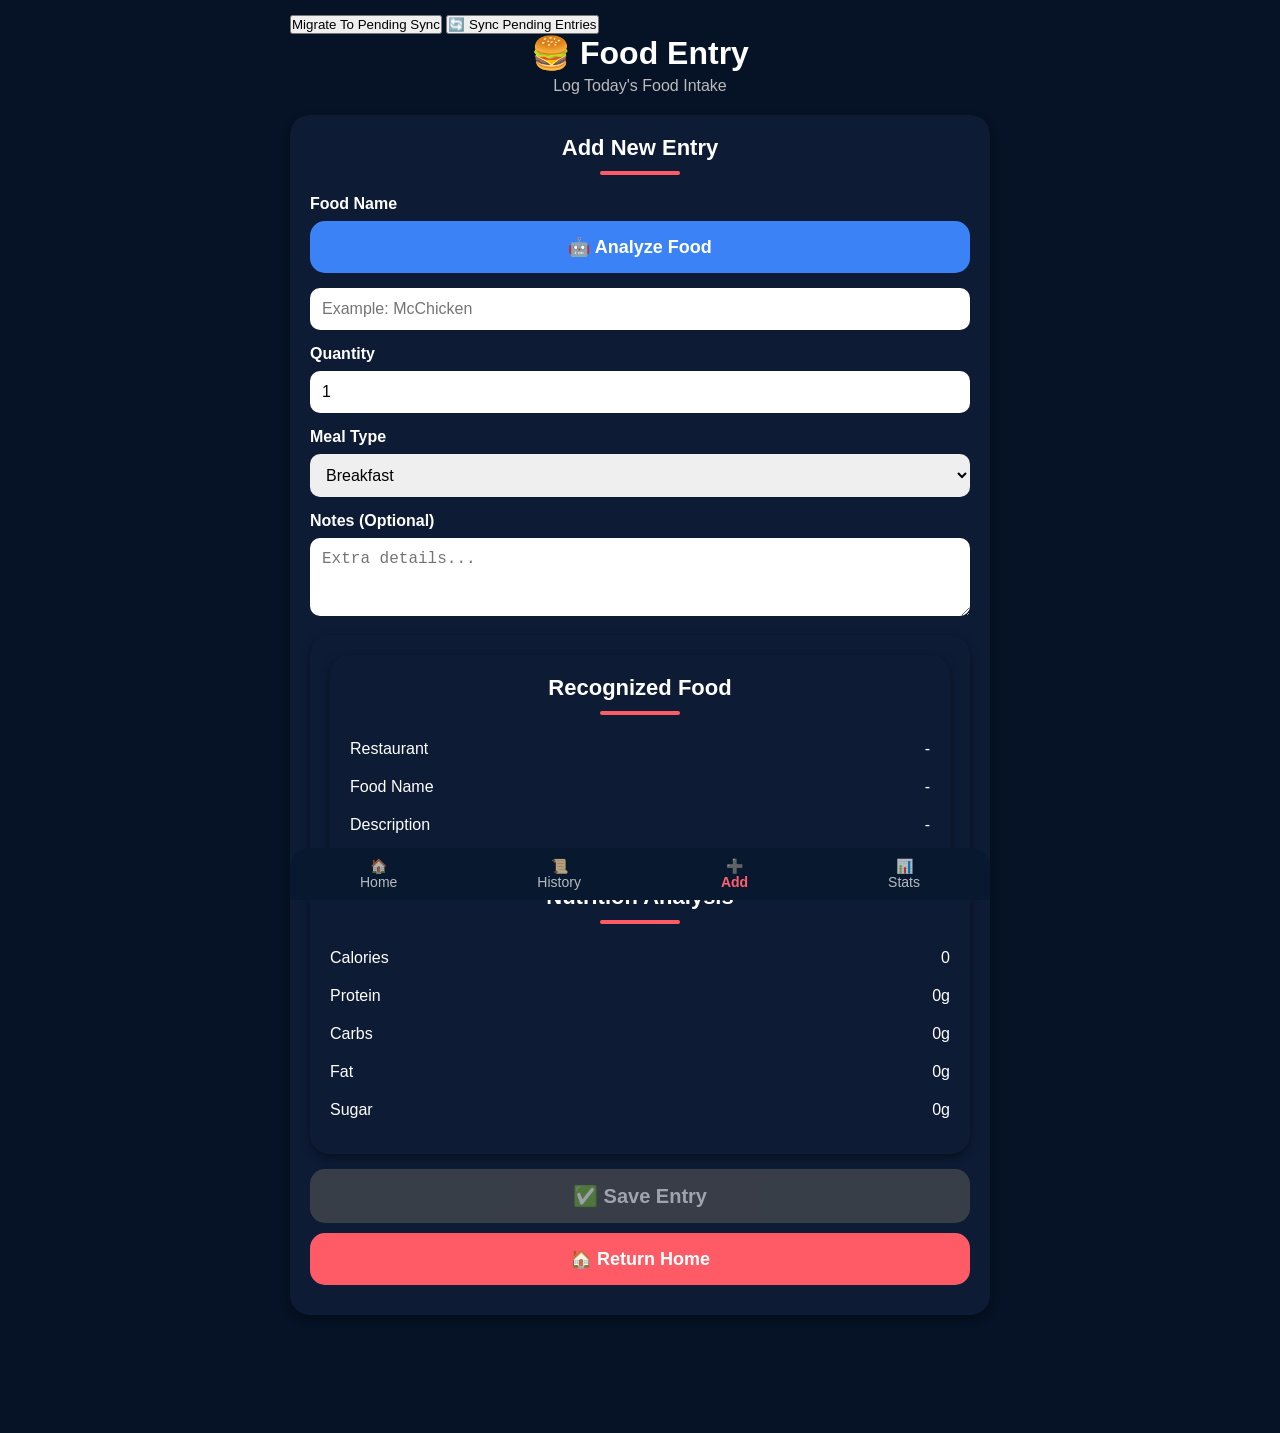
==== FoodEntry.html @ bb606657 "Add files via upload" ====
<!DOCTYPE html>
<html lang="en">
<head>
<meta charset="UTF-8">
<meta name="viewport" content="width=device-width, initial-scale=1.0">

<title>Food Entry</title>

<script src="../JS/API.js?v=2"></script>
<script src="../JS/NutritionAPI.js?v=4"></script>
<script src="../JS/navigation.js?v=2"></script>
<script src="../JS/FoodMasterAPI.js?v=3"></script>
<script src="../JS/FoodMasterCheck.js?v=4"></script>
<link rel="stylesheet" href="../CSS/navigation.css?v=1">

<style>

*{
    margin:0;
    padding:0;
    box-sizing:border-box;
}

body{
    background:#061326;
    color:white;
    font-family:Arial,sans-serif;
    padding:15px;
    padding-bottom:100px;
}

.container{
    max-width:700px;
    margin:auto;
}

.header{
    text-align:center;
    margin-bottom:20px;
}

.header h1{
    font-size:32px;
}

.header p{
    color:#bbb;
    margin-top:5px;
}

.card{
    background:#0d1b35;
    border-radius:20px;
    padding:20px;
    margin-bottom:15px;
    box-shadow:0 4px 10px rgba(0,0,0,.4);
}

.card-title{
    text-align:center;
    font-size:22px;
    font-weight:bold;
}

.line{
    width:80px;
    height:4px;
    background:#ff5b67;
    margin:10px auto 20px auto;
    border-radius:10px;
}

label{
    display:block;
    margin-bottom:8px;
    font-weight:bold;
}

input,
select,
textarea{
    width:100%;
    padding:12px;
    border:none;
    border-radius:10px;
    margin-bottom:15px;
    font-size:16px;
}

.save-btn{
    width:100%;
    padding:15px;
    border:none;
    border-radius:15px;
    background:#46d369;
    color:white;
    font-size:20px;
    font-weight:bold;
    cursor:pointer;
}
.save-btn:disabled{
    background:#555;
    cursor:not-allowed;
    opacity:.6;
}

.analyze-btn{
    width:100%;
    padding:15px;
    border:none;
    border-radius:15px;
    background:#3b82f6;
    color:white;
    font-size:18px;
    font-weight:bold;
    cursor:pointer;
    margin-bottom:15px;
}

.row{
    display:flex;
    justify-content:space-between;
    margin-bottom:10px;
    padding:5px 0;
}

.back-btn{
    width:100%;
    padding:15px;
    border:none;
    border-radius:15px;
    background:#ff5b67;
    color:white;
    font-size:18px;
    font-weight:bold;
    cursor:pointer;
    margin-top:10px;
}

.preview{
    margin-top:10px;
    color:#46d369;
    text-align:center;
}

.bottom-nav{
    position:fixed;
    bottom:0;
    left:0;
    right:0;
    background:#08192f;
    display:flex;
    justify-content:space-around;
    padding:15px;
}

.bottom-nav a{
    color:white;
    text-decoration:none;
    text-align:center;
    font-size:14px;
}

</style>
</head>

<body>

<div class="container">

<button onclick="migrateToPendingSync()">
    Migrate To Pending Sync
</button>

<button onclick="syncPendingEntries()">
    🔄 Sync Pending Entries
</button>

    <div class="header">
        <h1>🍔 Food Entry</h1>
        <p>Log Today's Food Intake</p>
    </div>

    <div class="card">

        <div class="card-title">
            Add New Entry
        </div>

        <div class="line"></div>

        <label>Food Name</label>

<button class="analyze-btn" onclick="analyzeFood()">
    🤖 Analyze Food
</button>

        <input
            type="text"
            id="foodName"
            placeholder="Example: McChicken"
        >

        <label>Quantity</label>

        <input
            type="number"
            id="quantity"
            value="1"
            min="1"
        >

        <label>Meal Type</label>

        <select id="mealType">
            <option>Breakfast</option>
            <option>Lunch</option>
            <option>Dinner</option>
            <option>Snack</option>
        </select>

        <label>Notes (Optional)</label>

        <textarea
            id="notes"
            rows="3"
            placeholder="Extra details..."
        ></textarea>

<div class="card">

<div class="card">

    <div class="card-title">
        Recognized Food
    </div>

    <div class="line"></div>

    <div class="row">
        <span>Restaurant</span>
        <span id="aiRestaurant">-</span>
    </div>

    <div class="row">
        <span>Food Name</span>
        <span id="aiFood">-</span>
    </div>

    <div class="row">
        <span>Description</span>
        <span id="aiDescription">-</span>
    </div>

</div>

    <div class="card-title">
        Nutrition Analysis
    </div>

    <div class="line"></div>

    <div class="row">
        <span>Calories</span>
        <span id="aiCalories">0</span>
    </div>

    <div class="row">
        <span>Protein</span>
        <span id="aiProtein">0g</span>
    </div>

    <div class="row">
        <span>Carbs</span>
        <span id="aiCarbs">0g</span>
    </div>

    <div class="row">
        <span>Fat</span>
        <span id="aiFat">0g</span>
    </div>

    <div class="row">
        <span>Sugar</span>
        <span id="aiSugar">0g</span>
    </div>

</div>

<button
    id="saveBtn"
    class="save-btn"
    onclick="saveFood()"
    disabled>
    ✅ Save Entry
</button>

        <button class="back-btn"
                onclick="window.location.href='../index.html'">
            🏠 Return Home
        </button>

        <div id="saveMessage" class="preview"></div>

    </div>

</div>

<div id="navigation"></div>

<script>

document.getElementById("navigation").innerHTML =
    buildNavigation("add");

let nutritionData = {
    restaurant: "",
    food: "",
    description: "",
    calories: 0,
    protein: 0,
    carbs: 0,
    fat: 0,
    sugar: 0
};

async function saveFoodToGoogle(entry){

    try{

        const response = await fetch(
            API,
            {
                method: "POST",
                headers:{
                    "Content-Type":"application/json"
                },
                body: JSON.stringify(entry)
            }
        );

        const result = await response.json();

        alert(
            "Save Result: " +
            JSON.stringify(result)
        );

        return result;

    } catch(error){

        alert(
            "Sync Failed: " +
            error
        );

        return null;
    }
}

async function analyzeFood() {

    console.log("Analyze Started");

    const food =
        document.getElementById("foodName").value.trim();

    const quantity =
        Number(document.getElementById("quantity").value) || 1;

    if (food === "") {
        alert("Enter a food name first.");
        return;
    }

const foodMaster = await getFoodMaster();

const match = foodMaster.find(item =>
    item.Food &&
    item.Food.toLowerCase() === food.toLowerCase()
);

if (match) {

    nutritionData = {
        restaurant: match.Restaurant,
        food: match.Food,
        description: match.Description,
        calories: Number(match.Calories) * quantity,
        protein: Number(match.Protein) * quantity,
        carbs: Number(match.Carbs) * quantity,
        fat: Number(match.Fat) * quantity,
        sugar: Number(match.Sugar) * quantity
    };

    document.getElementById("aiRestaurant").innerHTML =
        nutritionData.restaurant;

    document.getElementById("aiFood").innerHTML =
        nutritionData.food;

    document.getElementById("aiDescription").innerHTML =
        nutritionData.description;

    document.getElementById("aiCalories").innerHTML =
        nutritionData.calories;

    document.getElementById("aiProtein").innerHTML =
        nutritionData.protein + "g";

    document.getElementById("aiCarbs").innerHTML =
        nutritionData.carbs + "g";

    document.getElementById("aiFat").innerHTML =
        nutritionData.fat + "g";

    document.getElementById("aiSugar").innerHTML =
        nutritionData.sugar + "g";

    document.getElementById("saveBtn").disabled = false;

    console.log("FoodMaster Match Found");

    return;
}

try {

        const response = await fetch(
            NUTRITION_API,
            {
                method: "POST",

                body: JSON.stringify({
                    food: food,
                    quantity: quantity
                })
            }
        );

        console.log("Response Received");

        const responseText = await response.text();

        console.log("RAW RESPONSE");
        console.log(responseText);

        const nutrition = JSON.parse(responseText);

        if (nutrition.success === false) {
            throw new Error(nutrition.error);
        }

nutritionData = {

    restaurant:
        nutrition.restaurant || "",
    food:
        nutrition.food || "",
    description:
        nutrition.description || "",
    calories:
        Number(nutrition.calories) || 0,
    protein:
        Number(nutrition.protein) || 0,
    carbs:
        Number(nutrition.carbs) || 0,
    fat:
        Number(nutrition.fat) || 0,
    sugar:
        Number(nutrition.sugar) || 0
};

document.getElementById("aiRestaurant").innerHTML =
    nutritionData.restaurant;

document.getElementById("aiFood").innerHTML =
    nutritionData.food;

document.getElementById("aiDescription").innerHTML =
    nutritionData.description;

        document.getElementById("aiCalories").innerHTML =
            nutritionData.calories;

        document.getElementById("aiProtein").innerHTML =
            nutritionData.protein + "g";

        document.getElementById("aiCarbs").innerHTML =
            nutritionData.carbs + "g";

        document.getElementById("aiFat").innerHTML =
            nutritionData.fat + "g";

        document.getElementById("aiSugar").innerHTML =
            nutritionData.sugar + "g";

        console.log("Nutrition Analysis Complete", nutritionData);

	document.getElementById("saveBtn").disabled = false;

    } catch (error) {

        console.error("Nutrition Analysis Failed:", error);

        alert(
            "Nutrition analysis failed. Please try again."
        );
    }
}

function saveFood() {

    const foodName =
        document.getElementById("foodName").value.trim();

    const quantity =
        document.getElementById("quantity").value;

    const mealType =
        document.getElementById("mealType").value;

    const notes =
        document.getElementById("notes").value.trim();

    if(foodName === "")
    {
        alert("Please enter a food name.");
        return;
    }

const entry = {
    date: new Date().toLocaleDateString(),
    time: new Date().toLocaleTimeString(),
    meal: mealType,
    restaurant: nutritionData.restaurant,
    food: nutritionData.food,
    description: nutritionData.description,
    quantity: quantity,
    calories: nutritionData.calories,
    protein: nutritionData.protein,
    carbs: nutritionData.carbs,
    fat: nutritionData.fat,
    sugar: nutritionData.sugar,
    notes: notes
};

    let entries =
        JSON.parse(localStorage.getItem("foodEntries")) || [];

    entries.push(entry);

    localStorage.setItem(
        "foodEntries",
        JSON.stringify(entries)
    );

let pendingSync =
    JSON.parse(
        localStorage.getItem("pendingSync")
    ) || [];

pendingSync.push(entry);

localStorage.setItem(
    "pendingSync",
    JSON.stringify(pendingSync)
);

console.log(
    "Pending Sync Queue Updated",
    pendingSync.length
);

saveFoodToGoogle(entry);

    document.getElementById("saveMessage").innerHTML =
        "✅ Entry Saved Successfully";

    document.getElementById("saveBtn").disabled = true;

    document.getElementById("foodName").value = "";

    document.getElementById("quantity").value = "1";

    document.getElementById("notes").value = "";

nutritionData = {
    restaurant: "",
    food: "",
    description: "",
    calories: 0,
    protein: 0,
    carbs: 0,
    fat: 0,
    sugar: 0
};

document.getElementById("aiCalories").innerHTML = "0";
document.getElementById("aiProtein").innerHTML = "0g";
document.getElementById("aiCarbs").innerHTML = "0g";
document.getElementById("aiFat").innerHTML = "0g";
document.getElementById("aiSugar").innerHTML = "0g";
document.getElementById("aiRestaurant").innerHTML = "-";
document.getElementById("aiFood").innerHTML = "-";
document.getElementById("aiDescription").innerHTML = "-";
}

</script>

</body>

</html>
---- CSS/navigation.css ----
.navwrap{
    position:fixed;
    bottom:0;
    left:50%;
    transform:translateX(-50%);
    width:100%;
    max-width:700px;
}

.nav{
    background:#08192f;
    display:flex;
    justify-content:space-around;
    align-items:center;
    padding:10px 0;
    border-radius:20px 20px 0 0;
}

.nav a {
    color: #ffffff;
    text-decoration: none;
    text-align: center;
    font-size: 14px;
    opacity: 0.7;
    transition: all 0.2s ease;
}

.nav a:hover {
    opacity: 1;
}

.nav a.active {
    color: #ff5f6d;
    opacity: 1;
    font-weight: bold;
}


body {
    padding-bottom: 80px;
}
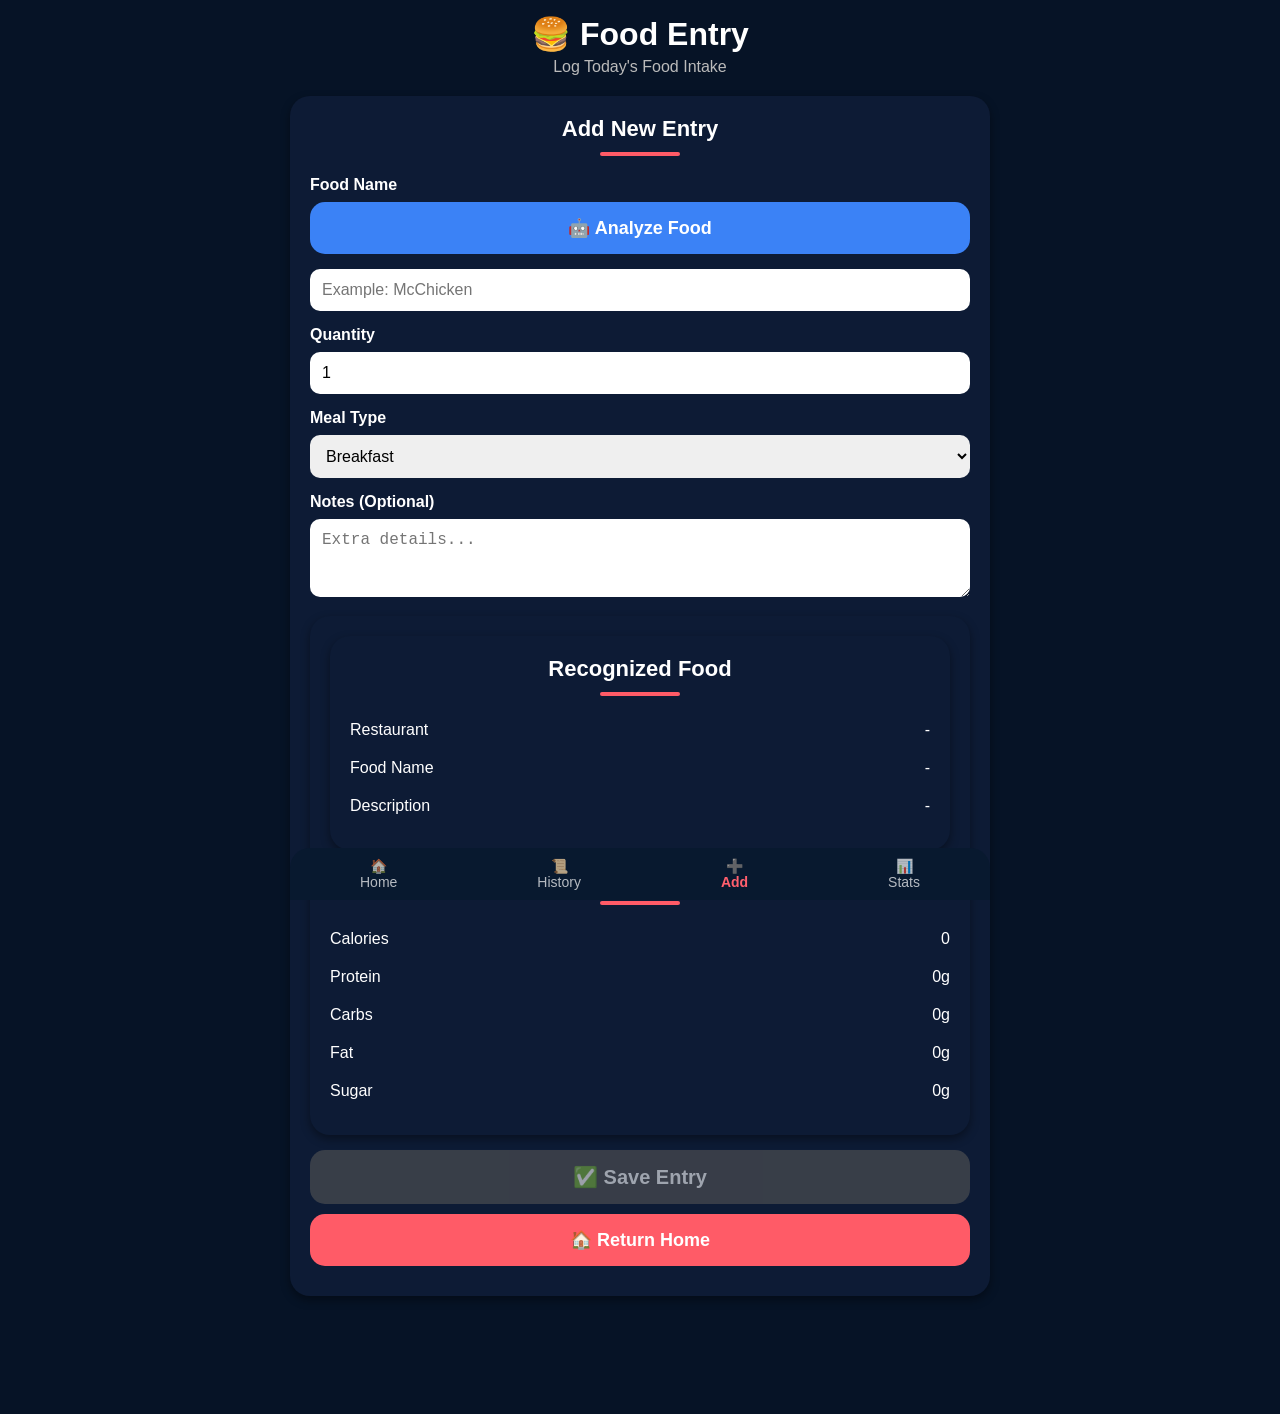
==== commit 985f8025: "Add files via upload" ====
--- a/FoodEntry.html
+++ b/FoodEntry.html
@@ -10,7 +10,6 @@
 <script src="../JS/NutritionAPI.js?v=4"></script>
 <script src="../JS/navigation.js?v=2"></script>
 <script src="../JS/FoodMasterAPI.js?v=3"></script>
-<script src="../JS/FoodMasterCheck.js?v=4"></script>
 <link rel="stylesheet" href="../CSS/navigation.css?v=1">
 
 <style>
@@ -167,14 +166,6 @@
 <body>
 
 <div class="container">
-
-<button onclick="migrateToPendingSync()">
-    Migrate To Pending Sync
-</button>
-
-<button onclick="syncPendingEntries()">
-    🔄 Sync Pending Entries
-</button>
 
     <div class="header">
         <h1>🍔 Food Entry</h1>
@@ -510,7 +501,7 @@
     }
 }
 
-function saveFood() {
+async function saveFood() {
 
     const foodName =
         document.getElementById("foodName").value.trim();
@@ -546,37 +537,24 @@
     notes: notes
 };
 
-    let entries =
-        JSON.parse(localStorage.getItem("foodEntries")) || [];
-
-    entries.push(entry);
-
-    localStorage.setItem(
-        "foodEntries",
-        JSON.stringify(entries)
-    );
-
-let pendingSync =
-    JSON.parse(
-        localStorage.getItem("pendingSync")
-    ) || [];
-
-pendingSync.push(entry);
-
-localStorage.setItem(
-    "pendingSync",
-    JSON.stringify(pendingSync)
-);
-
-console.log(
-    "Pending Sync Queue Updated",
-    pendingSync.length
-);
-
-saveFoodToGoogle(entry);
+const result =
+    await saveFoodToGoogle(entry);
+
+if (
+    result &&
+    result.success === true
+) {
 
     document.getElementById("saveMessage").innerHTML =
         "✅ Entry Saved Successfully";
+
+} else {
+
+    document.getElementById("saveMessage").innerHTML =
+        "❌ Save Failed";
+
+    return;
+}
 
     document.getElementById("saveBtn").disabled = true;
 
@@ -596,7 +574,6 @@
     fat: 0,
     sugar: 0
 };
-
 document.getElementById("aiCalories").innerHTML = "0";
 document.getElementById("aiProtein").innerHTML = "0g";
 document.getElementById("aiCarbs").innerHTML = "0g";
